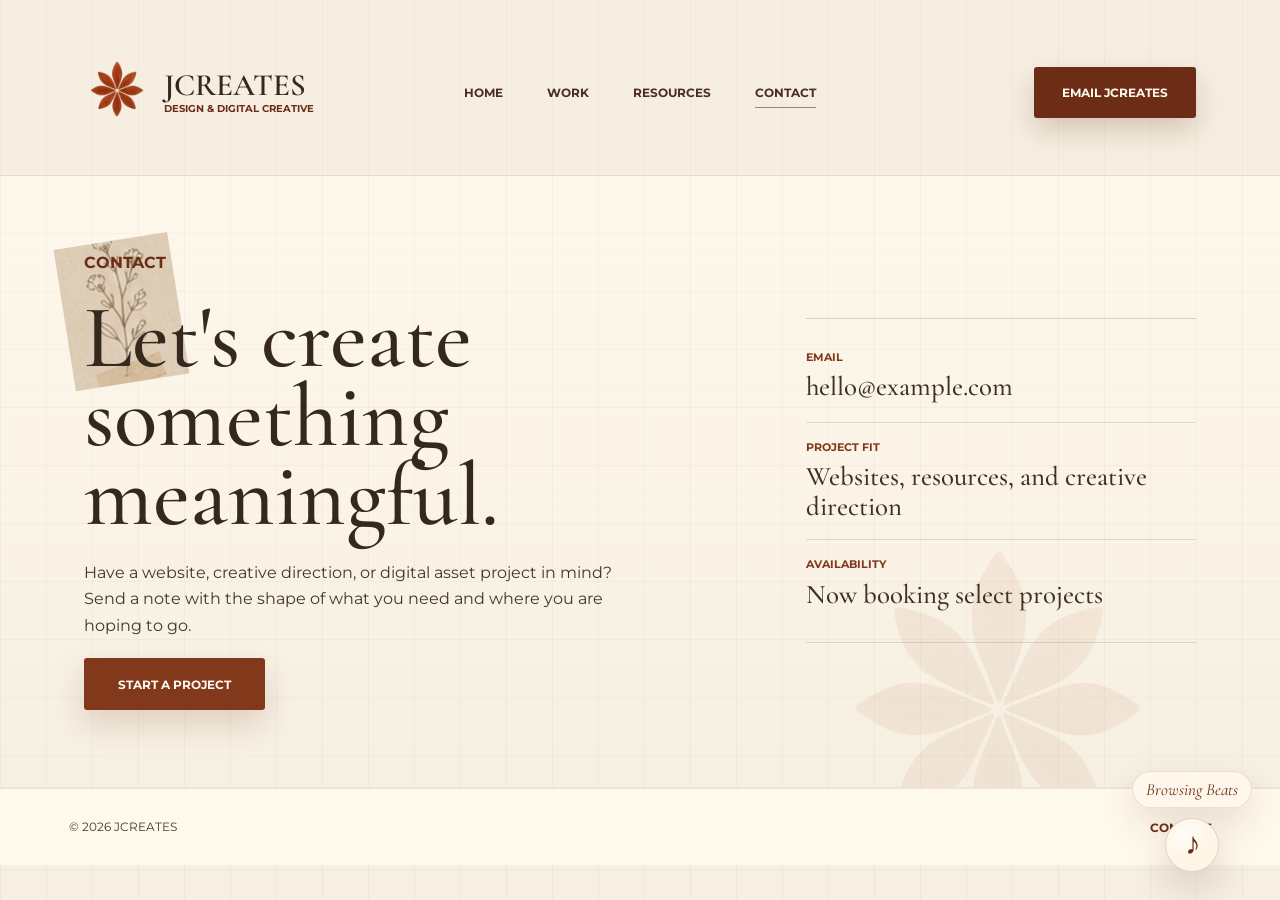
==== contact.html @ 86a2f90c "Add contact page" ====
<!doctype html>
<html lang="en">
  <head>
    <meta charset="utf-8">
    <meta name="viewport" content="width=device-width, initial-scale=1">
    <title>Contact | JCREATES</title>
    <meta
      name="description"
      content="Contact JCREATES for thoughtful website, design, and digital creative projects."
    >
    <link rel="preconnect" href="https://fonts.googleapis.com">
    <link rel="preconnect" href="https://fonts.gstatic.com" crossorigin>
    <link
      href="https://fonts.googleapis.com/css2?family=Cormorant+Garamond:wght@400;500;600&family=Montserrat:wght@500;600;700&family=Parisienne&display=swap"
      rel="stylesheet"
    >
    <link rel="icon" type="image/png" sizes="256x256" href="assets/favicon.png?v=20260808-compact">
    <link rel="stylesheet" href="styles.css?v=20260809-contact-v1">
    <script src="script.js?v=20260611-work-page-v4" defer></script>
  </head>
  <body class="contact-page">
    <header class="site-header" aria-label="Primary navigation">
      <a class="brand" href="/" aria-label="JCREATES home">
        <img
          class="brand-mark"
          src="assets/elodie-flower-logo.png"
          width="640"
          height="640"
          decoding="async"
          alt=""
        >
        <span class="brand-copy">
          <span class="brand-name">JCREATES</span>
          <span class="brand-role">Design &amp; Digital Creative</span>
        </span>
      </a>

      <nav class="main-nav" aria-label="Main navigation">
        <a href="/">Home</a>
        <a href="/work">Work</a>
        <a href="/resources">Resources</a>
        <a class="is-active" href="/contact" aria-current="page">Contact</a>
      </nav>

      <a class="header-cta" href="mailto:hello@example.com?subject=Project%20inquiry%20for%20JCREATES">Email JCREATES</a>
    </header>

    <main>
      <section class="contact-hero" aria-labelledby="contact-title">
        <img class="contact-botanical" src="assets/botanical-tape.png" alt="">
        <div class="contact-hero-copy">
          <p class="eyebrow">Contact</p>
          <h1 id="contact-title">Let's create something meaningful.</h1>
          <p>
            Have a website, creative direction, or digital asset project in mind?
            Send a note with the shape of what you need and where you are hoping to go.
          </p>
          <div class="contact-actions">
            <a
              class="button button-primary button-typewriter"
              href="mailto:hello@example.com?subject=Project%20inquiry%20for%20JCREATES"
              data-write-text="Start a project"
            >
              <span class="button-label">Start a project</span>
              <span class="button-hover-text" aria-hidden="true">Start a project</span>
            </a>
          </div>
        </div>

        <div class="contact-details" aria-label="Contact details">
          <div class="contact-detail">
            <span>Email</span>
            <a href="mailto:hello@example.com">hello@example.com</a>
          </div>
          <div class="contact-detail">
            <span>Project Fit</span>
            <p>Websites, resources, and creative direction</p>
          </div>
          <div class="contact-detail">
            <span>Availability</span>
            <p>Now booking select projects</p>
          </div>
        </div>
      </section>
    </main>

    <footer class="site-footer">
      <p>&copy; 2026 JCREATES</p>
      <nav class="footer-links" aria-label="Footer navigation">
        <a href="/contact">Contact</a>
      </nav>
    </footer>

    <div class="music-widget" data-music-widget>
      <span class="music-label" id="music-label">Browsing Beats</span>
      <div class="music-control-row">
        <button
          class="music-volume music-volume-down"
          type="button"
          aria-label="Lower browsing beats volume"
          data-volume-action="down"
        >
          <span aria-hidden="true">&minus;</span>
        </button>
        <button
          class="music-toggle"
          type="button"
          aria-label="Play browsing beats"
          aria-describedby="music-label"
          aria-pressed="false"
          data-music-toggle
        >
          <span class="music-note" aria-hidden="true">&#9834;</span>
        </button>
        <button
          class="music-volume music-volume-up"
          type="button"
          aria-label="Raise browsing beats volume"
          data-volume-action="up"
        >
          <span aria-hidden="true">+</span>
        </button>
      </div>
      <audio data-music-player preload="none"></audio>
    </div>
  </body>
</html>
---- styles.css ----
:root {
  --paper: #f6efe2;
  --paper-deep: #ebddc8;
  --linen: #fff8ec;
  --ink: #35281f;
  --muted: #786552;
  --clay: #82391b;
  --clay-dark: #6d2c16;
  --olive: #59614a;
  --line: rgba(92, 63, 37, 0.2);
  --shadow: 0 24px 60px rgba(72, 43, 22, 0.15);
  --serif: "Cormorant Garamond", Georgia, "Times New Roman", serif;
  --sans: "Montserrat", Arial, sans-serif;
  --hand: "Parisienne", "Segoe Script", "Snell Roundhand", cursive;
}

* {
  box-sizing: border-box;
}

html {
  scroll-behavior: smooth;
}

body {
  margin: 0;
  color: var(--ink);
  background:
    linear-gradient(90deg, rgba(89, 97, 74, 0.06) 1px, transparent 1px),
    linear-gradient(0deg, rgba(109, 44, 22, 0.04) 1px, transparent 1px),
    var(--paper);
  background-size: 46px 46px, 58px 58px, auto;
  font-family: var(--sans);
  font-size: 16px;
  line-height: 1.7;
}

img {
  display: block;
  max-width: 100%;
}

a {
  color: inherit;
  text-decoration: none;
}

.site-header {
  position: absolute;
  inset: 0 0 auto;
  z-index: 4;
  display: grid;
  grid-template-columns: minmax(190px, 1fr) auto minmax(190px, 1fr);
  align-items: center;
  gap: 28px;
  width: 100%;
  padding: 40px 6.6vw 0;
}

.brand {
  display: inline-flex;
  align-items: center;
  flex-direction: row;
  width: fit-content;
  gap: clamp(11px, 1.2vw, 14px);
}

.brand-mark {
  width: clamp(60px, 5.3vw, 66px);
  height: clamp(60px, 5.3vw, 66px);
  flex: 0 0 auto;
  object-fit: contain;
  transform: translateY(-4px);
}

.brand-copy {
  display: inline-flex;
  flex-direction: column;
  gap: 2px;
}

.brand-name {
  font-family: var(--serif);
  font-size: 31px;
  font-weight: 600;
  line-height: 1;
  text-transform: uppercase;
}

.brand-role,
.eyebrow,
.main-nav,
.header-cta,
.button,
.section-link,
.project-link,
.footer-links {
  font-family: var(--sans);
  font-size: 12px;
  font-weight: 700;
  line-height: 1.25;
  text-transform: uppercase;
}

.brand-role {
  font-size: 10px;
  color: var(--clay-dark);
}

.main-nav {
  display: flex;
  align-items: center;
  justify-content: center;
  gap: 44px;
  color: #4a2f21;
}

.main-nav a {
  position: relative;
  padding: 8px 0;
}

.main-nav a::after {
  position: absolute;
  right: 0;
  bottom: 0;
  left: 0;
  height: 1px;
  background: currentColor;
  content: "";
  opacity: 0;
  transform: scaleX(0.25);
  transform-origin: center;
  transition: opacity 180ms ease, transform 180ms ease;
}

.main-nav a:hover::after,
.main-nav a:focus-visible::after,
.main-nav .is-active::after {
  opacity: 0.55;
  transform: scaleX(1);
}

.main-nav a:focus-visible,
.header-cta:focus-visible,
.button:focus-visible,
.section-link:focus-visible,
.project-link:focus-visible,
.galaxy-work-link:focus-visible,
.work-filter:focus-visible,
.work-card-media:focus-visible,
.reel-arrow:focus-visible {
  outline: 2px solid rgba(130, 57, 27, 0.38);
  outline-offset: 4px;
}

.header-cta {
  justify-self: end;
  padding: 18px 28px;
  border-radius: 3px;
  color: #fff9ed;
  background: var(--clay-dark);
  box-shadow: 0 12px 28px rgba(109, 44, 22, 0.22);
}

.hero {
  position: relative;
  display: grid;
  grid-template-columns: minmax(470px, 0.98fr) minmax(420px, 1.02fr);
  min-height: 710px;
  overflow: hidden;
  background: var(--paper);
}

.hero::before {
  position: absolute;
  inset: 0 auto 0 0;
  z-index: 2;
  width: 68%;
  background: linear-gradient(90deg, var(--paper) 0%, rgba(246, 239, 226, 0.96) 54%, rgba(246, 239, 226, 0.5) 84%, transparent 100%);
  content: "";
  pointer-events: none;
}

.hero-copy {
  position: relative;
  z-index: 3;
  align-self: center;
  padding: 122px 0 88px 6.6vw;
  max-width: 760px;
}

.hero .eyebrow {
  display: flex;
  flex-wrap: wrap;
  gap: 12px;
  align-items: center;
  margin: 0 0 26px;
  color: var(--clay);
}

.eyebrow span {
  width: 4px;
  height: 4px;
  border-radius: 999px;
  background: currentColor;
}

h1,
h2,
h3,
p {
  margin-top: 0;
}

h1 {
  max-width: 640px;
  margin-bottom: 0;
  font-family: var(--serif);
  font-size: 92px;
  font-weight: 600;
  line-height: 0.91;
}

.hero-script {
  margin: 14px 0 26px;
  color: var(--clay);
  font-family: var(--serif);
  font-size: 55px;
  font-style: italic;
  line-height: 1;
}

.small-rule {
  width: 82px;
  height: 10px;
  margin: 0 0 30px;
  border-top: 1px solid var(--clay);
  border-bottom: 1px solid rgba(130, 57, 27, 0.35);
}

.hero-text {
  max-width: 525px;
  margin-bottom: 42px;
  color: #423327;
  font-size: 19px;
  line-height: 1.65;
}

.hero-actions {
  display: flex;
  flex-wrap: wrap;
  align-items: center;
  gap: 30px;
}

.hero-actions .button-primary {
  min-height: 64px;
  padding: 0 38px;
}

.hero-actions .button-text {
  min-height: 48px;
  font-size: 13px;
}

.button {
  display: inline-flex;
  align-items: center;
  justify-content: center;
  min-height: 52px;
  border-radius: 3px;
}

.button-typewriter {
  position: relative;
  overflow: hidden;
  isolation: isolate;
}

.button-label {
  display: inline-block;
  transition: opacity 120ms ease, transform 160ms ease;
}

.button-hover-text {
  position: absolute;
  top: 50%;
  left: 50%;
  display: inline-flex;
  align-items: center;
  justify-content: center;
  width: max-content;
  color: currentColor;
  font-family: var(--hand);
  font-size: 25px;
  font-weight: 400;
  letter-spacing: 0;
  line-height: 1;
  opacity: 0;
  pointer-events: none;
  text-transform: none;
  white-space: nowrap;
  clip-path: inset(0 100% 0 0);
  transform: translate(-50%, -49%);
  transition: opacity 100ms ease;
}

.button-typewriter:hover .button-label,
.button-typewriter:focus-visible .button-label {
  opacity: 0;
  transform: translateY(-4px);
}

.button-typewriter:hover .button-hover-text,
.button-typewriter:focus-visible .button-hover-text {
  opacity: 1;
  animation: script-typewriter var(--write-duration, 620ms) steps(var(--letter-count, 12), end) both;
}

.button-primary {
  padding: 0 28px;
  color: #fff8eb;
  background: var(--clay);
  box-shadow: 0 14px 30px rgba(130, 57, 27, 0.18);
}

.button-text {
  gap: 8px;
  color: var(--clay);
}

.link-cue {
  position: relative;
  display: inline-block;
  flex: 0 0 auto;
  width: 18px;
  height: 1px;
  margin-left: 2px;
  background: currentColor;
  opacity: 0.62;
  transform: translateY(-1px);
  transition: width 180ms ease, opacity 180ms ease, transform 180ms ease;
}

.link-cue::after {
  position: absolute;
  top: -3px;
  right: 0;
  width: 6px;
  height: 6px;
  border-top: 1px solid currentColor;
  border-right: 1px solid currentColor;
  content: "";
  transform: rotate(45deg);
}

a:hover .link-cue,
a:focus-visible .link-cue {
  width: 23px;
  opacity: 0.9;
  transform: translate(2px, -1px);
}

.hero-media {
  position: relative;
  min-height: 710px;
}

.hero-media img {
  width: 100%;
  height: 100%;
  object-fit: cover;
  filter: sepia(0.08) saturate(0.9);
}

.featured-work {
  padding: 48px 5.4vw 78px;
  background: rgba(255, 250, 241, 0.72);
  border-top: 1px solid rgba(92, 63, 37, 0.09);
}

.experience-section {
  position: relative;
  padding: 72px 5.4vw 44px;
  overflow: hidden;
  background:
    linear-gradient(90deg, rgba(89, 97, 74, 0.045) 1px, transparent 1px),
    linear-gradient(0deg, rgba(109, 44, 22, 0.032) 1px, transparent 1px),
    rgba(255, 250, 241, 0.84);
  background-size: 46px 46px, 58px 58px, auto;
  border-top: 1px solid rgba(92, 63, 37, 0.09);
}

.experience-inner {
  max-width: 1140px;
  margin: 0 auto;
}

.experience-layout {
  display: grid;
  grid-template-columns: 1fr;
  gap: 28px;
  max-width: 860px;
  margin: 0 auto;
}

.experience-heading {
  padding-top: 0;
}

.experience-heading h2 {
  max-width: 820px;
  margin: 0 auto;
  font-size: 76px;
  font-weight: 600;
  line-height: 0.94;
  text-align: center;
}

.experience-copy {
  padding-top: 0;
}

.experience-copy > p {
  max-width: 760px;
  margin: 0 auto;
  color: #46382d;
  font-size: 19px;
  line-height: 1.8;
  text-align: center;
}

.experience-ledger {
  display: grid;
  grid-template-columns: repeat(3, minmax(0, 1fr));
  max-width: 760px;
  margin: 30px auto 0;
  border-top: 1px solid rgba(89, 97, 74, 0.22);
  border-bottom: 1px solid rgba(89, 97, 74, 0.22);
}

.experience-ledger div {
  min-width: 0;
  padding: 18px 18px 17px 0;
}

.experience-ledger div + div {
  padding-left: 18px;
  border-left: 1px solid rgba(89, 97, 74, 0.18);
}

.experience-ledger dt {
  margin: 0 0 8px;
  color: var(--clay-dark);
  font-family: var(--sans);
  font-size: 11px;
  font-weight: 700;
  line-height: 1.25;
  text-transform: uppercase;
}

.experience-ledger dd {
  margin: 0;
  color: var(--ink);
  font-family: var(--serif);
  font-size: 24px;
  font-weight: 500;
  line-height: 1.1;
}

.galaxy-work-link {
  display: flex;
  align-items: center;
  justify-content: center;
  gap: 22px;
  width: fit-content;
  max-width: 100%;
  margin: 58px auto 0;
  color: var(--clay);
  font-family: var(--serif);
  font-size: 82px;
  font-weight: 600;
  line-height: 0.95;
  text-align: center;
}

.galaxy-mask {
  display: inline;
  color: var(--clay);
  background-image: url("assets/rust-milky-way.svg");
  background-position: 42% 50%;
  background-size: 118% auto;
  transition: background-position 420ms ease, filter 420ms ease;
}

@supports ((-webkit-background-clip: text) or (background-clip: text)) {
  .galaxy-mask {
    color: transparent;
    -webkit-background-clip: text;
    background-clip: text;
  }
}

.galaxy-arrow {
  position: relative;
  flex: 0 0 auto;
  width: 72px;
  height: 1px;
  margin-top: 16px;
  background: rgba(130, 57, 27, 0.56);
}

.galaxy-arrow::after {
  position: absolute;
  top: -4px;
  right: 0;
  width: 9px;
  height: 9px;
  border-top: 1px solid rgba(130, 57, 27, 0.72);
  border-right: 1px solid rgba(130, 57, 27, 0.72);
  content: "";
  transform: rotate(45deg);
}

.section-heading {
  display: flex;
  align-items: end;
  justify-content: space-between;
  gap: 32px;
  max-width: 1140px;
  margin: 0 auto 30px;
}

.section-heading .eyebrow {
  margin-bottom: 10px;
  color: var(--clay);
}

h2 {
  margin-bottom: 0;
  font-family: var(--serif);
  font-size: 42px;
  font-weight: 500;
  line-height: 1.05;
}

.section-link {
  display: inline-flex;
  align-items: center;
  gap: 9px;
  color: var(--clay);
  white-space: nowrap;
}

.coming-soon-tag {
  position: relative;
  display: inline-flex;
  align-items: center;
  justify-content: center;
  min-height: 54px;
  padding: 0 22px;
  border: 2px solid rgba(130, 57, 27, 0.58);
  border-radius: 4px;
  color: var(--clay-dark);
  background:
    linear-gradient(180deg, rgba(255, 248, 236, 0.96), rgba(246, 239, 226, 0.82)),
    var(--paper);
  box-shadow: 0 16px 30px rgba(72, 43, 22, 0.08);
  font-family: var(--sans);
  font-size: 11px;
  font-weight: 700;
  letter-spacing: 0.12em;
  line-height: 1;
  text-transform: uppercase;
  white-space: nowrap;
}

.coming-soon-tag::before {
  position: absolute;
  inset: 6px;
  border: 1px solid rgba(130, 57, 27, 0.26);
  content: "";
  pointer-events: none;
}

.project-grid {
  display: grid;
  grid-template-columns: repeat(4, minmax(0, 1fr));
  gap: 30px;
  max-width: 1140px;
  margin: 0 auto;
}

.project-card {
  min-width: 0;
}

.project-card img {
  width: 100%;
  aspect-ratio: 1 / 1.06;
  object-fit: cover;
  border-radius: 4px;
  box-shadow: 0 16px 36px rgba(69, 42, 21, 0.12);
  transition: transform 220ms ease, box-shadow 220ms ease;
}

.project-card a:hover img {
  transform: translateY(-4px);
  box-shadow: var(--shadow);
}

h3 {
  margin: 22px 0 1px;
  font-family: var(--serif);
  font-size: 25px;
  font-weight: 500;
  line-height: 1.1;
}

.project-type {
  margin-bottom: 12px;
  color: var(--clay-dark);
  font-family: var(--serif);
  font-size: 16px;
  font-style: italic;
  line-height: 1.2;
}

.project-card p:not(.project-type) {
  min-height: 76px;
  margin-bottom: 20px;
  color: #46382d;
  font-size: 14px;
  line-height: 1.7;
}

.project-link {
  position: relative;
  display: inline-flex;
  padding-bottom: 4px;
  color: var(--clay);
}

.project-link::after {
  position: absolute;
  right: 0;
  bottom: 0;
  left: 0;
  height: 1px;
  background: currentColor;
  content: "";
  opacity: 0.34;
  transform: scaleX(0.42);
  transform-origin: left;
  transition: opacity 180ms ease, transform 180ms ease;
}

.project-link:hover::after,
.project-link:focus-visible::after {
  opacity: 0.82;
  transform: scaleX(1);
}

.course-section {
  position: relative;
  padding: 64px 5.4vw 74px;
  overflow: hidden;
  background:
    linear-gradient(90deg, rgba(89, 97, 74, 0.05) 1px, transparent 1px),
    linear-gradient(0deg, rgba(109, 44, 22, 0.035) 1px, transparent 1px),
    var(--linen);
  background-size: 44px 44px, 56px 56px, auto;
  border-top: 1px solid rgba(92, 63, 37, 0.1);
}

.course-section::before {
  position: absolute;
  right: max(24px, 8vw);
  bottom: -74px;
  width: 260px;
  height: 260px;
  background: url("assets/elodie-flower-logo.png") center / contain no-repeat;
  content: "";
  opacity: 0.07;
  pointer-events: none;
}

.course-botanical {
  position: absolute;
  top: 56px;
  right: 7vw;
  width: 88px;
  opacity: 0.56;
  transform: rotate(-5deg);
}

.course-heading {
  position: relative;
  z-index: 1;
  padding-top: 12px;
}

.course-heading h2 {
  max-width: 620px;
}

.course-heading-aside {
  display: flex;
  flex-direction: column;
  align-items: flex-end;
  gap: 14px;
  padding-top: 10px;
}

.coming-soon-tag--course {
  align-self: flex-start;
  min-width: 226px;
  min-height: 62px;
  margin-top: 12px;
  padding: 0 30px;
  font-size: 12px;
  letter-spacing: 0.14em;
  transform: rotate(-1.5deg);
}

.course-layout {
  position: relative;
  z-index: 1;
  display: grid;
  grid-template-columns: minmax(0, 0.94fr) minmax(360px, 1.06fr);
  align-items: start;
  gap: 38px;
  max-width: 1140px;
  margin: 0 auto;
}

.course-feature {
  position: relative;
  min-width: 0;
  padding: 36px;
  overflow: hidden;
  background:
    linear-gradient(180deg, rgba(255, 248, 236, 0.92), rgba(246, 239, 226, 0.78)),
    var(--paper);
  border: 1px solid rgba(92, 63, 37, 0.16);
  border-radius: 4px;
  box-shadow: 0 18px 42px rgba(72, 43, 22, 0.1);
}

.course-feature::before {
  position: absolute;
  inset: 18px;
  border: 1px solid rgba(89, 97, 74, 0.16);
  content: "";
  pointer-events: none;
}

.course-feature > * {
  position: relative;
  z-index: 1;
}

.course-stamp {
  display: inline-flex;
  margin-bottom: 22px;
  padding: 8px 11px;
  border: 3px double rgba(130, 57, 27, 0.42);
  color: var(--clay-dark);
  font-family: var(--sans);
  font-size: 10px;
  font-weight: 700;
  letter-spacing: 0.08em;
  line-height: 1;
  text-transform: uppercase;
  transform: rotate(-2deg);
}

.course-feature h3 {
  margin: 0 0 12px;
  font-size: 36px;
}

.course-subtitle {
  margin-bottom: 22px;
  color: #443529;
  font-family: var(--serif);
  font-size: 21px;
  font-style: italic;
  line-height: 1.35;
}

.course-feature p:not(.course-stamp):not(.course-subtitle) {
  margin-bottom: 0;
  color: #46382d;
  font-size: 15px;
}

.course-rule {
  margin-bottom: 24px;
}

.course-details {
  display: grid;
  grid-template-columns: repeat(3, minmax(0, 1fr));
  margin: 28px 0 30px;
  border-top: 1px solid rgba(89, 97, 74, 0.28);
  border-bottom: 1px solid rgba(89, 97, 74, 0.22);
}

.course-details div {
  min-width: 0;
  padding: 16px 15px 16px 0;
}

.course-details div + div {
  padding-left: 15px;
  border-left: 1px solid rgba(89, 97, 74, 0.22);
}

.course-details dt {
  margin-bottom: 4px;
  color: var(--clay);
  font-family: var(--sans);
  font-size: 10px;
  font-weight: 700;
  line-height: 1.25;
  text-transform: uppercase;
}

.course-details dd {
  margin: 0;
  color: #46382d;
  font-family: var(--serif);
  font-size: 19px;
  font-style: normal;
  line-height: 1.24;
}

.course-actions {
  display: flex;
  flex-wrap: wrap;
  align-items: center;
  gap: 22px;
}

.course-modules {
  display: grid;
  gap: 14px;
  min-width: 0;
  margin: 0;
  padding: 0;
  list-style: none;
}

.course-module {
  display: grid;
  grid-template-columns: 52px minmax(0, 1fr);
  gap: 18px;
  align-items: start;
  min-width: 0;
  padding: 20px 22px;
  background:
    repeating-linear-gradient(
      180deg,
      rgba(89, 97, 74, 0.045) 0,
      rgba(89, 97, 74, 0.045) 1px,
      transparent 1px,
      transparent 31px
    ),
    rgba(255, 248, 236, 0.76);
  border: 1px solid rgba(92, 63, 37, 0.13);
  border-radius: 4px;
  box-shadow: 0 12px 28px rgba(72, 43, 22, 0.07);
}

.module-number {
  display: inline-flex;
  align-items: center;
  justify-content: center;
  width: 42px;
  height: 42px;
  border-top: 1px solid rgba(89, 97, 74, 0.42);
  border-bottom: 1px solid rgba(130, 57, 27, 0.34);
  color: var(--olive);
  font-family: var(--serif);
  font-size: 20px;
  font-style: italic;
  line-height: 1;
}

.course-module h3 {
  margin: 0 0 7px;
  font-size: 22px;
}

.course-module p {
  margin: 0;
  color: #46382d;
  font-size: 14px;
  line-height: 1.65;
}

.resources-page .site-header,
.work-page .site-header,
.contact-page .site-header {
  position: relative;
  inset: auto;
  min-height: 206px;
  padding: 40px 6.6vw 30px;
  background:
    linear-gradient(90deg, rgba(89, 97, 74, 0.04) 1px, transparent 1px),
    rgba(246, 239, 226, 0.98);
  background-size: 46px 46px, auto;
  border-bottom: 1px solid rgba(92, 63, 37, 0.1);
}

.resources-hero {
  position: relative;
  display: grid;
  place-items: center;
  height: clamp(300px, 21vw, 340px);
  min-height: 0;
  padding: 42px 6.6vw 46px;
  overflow: hidden;
  background: var(--paper);
  border-bottom: 1px solid rgba(92, 63, 37, 0.1);
}

.resources-hero::before {
  position: absolute;
  inset: 0;
  z-index: 1;
  background:
    radial-gradient(ellipse at 50% 46%, rgba(255, 248, 236, 0.84) 0%, rgba(255, 248, 236, 0.58) 34%, rgba(255, 248, 236, 0.18) 58%, rgba(53, 40, 31, 0.2) 100%),
    linear-gradient(180deg, rgba(246, 239, 226, 0.3), rgba(130, 57, 27, 0.1));
  content: "";
  pointer-events: none;
}

.resources-hero::after {
  position: absolute;
  right: clamp(26px, 7vw, 92px);
  bottom: clamp(28px, 5vw, 64px);
  z-index: 2;
  width: 118px;
  height: 92px;
  border-top: 1px solid rgba(255, 248, 236, 0.6);
  border-bottom: 1px solid rgba(255, 248, 236, 0.42);
  content: "";
  opacity: 0.68;
  pointer-events: none;
  transform: rotate(-6deg);
}

.resources-hero-media {
  position: absolute;
  inset: 0;
}

.resources-hero-media img {
  width: 100%;
  height: 100%;
  object-fit: cover;
  object-position: 50% 58%;
  filter: sepia(0.04) saturate(0.94) contrast(1.04) brightness(1.02);
}

.resources-hero-copy {
  position: relative;
  z-index: 2;
  display: grid;
  justify-items: center;
  max-width: 560px;
  text-align: center;
  text-shadow: 0 2px 18px rgba(255, 248, 236, 0.56);
  transform: translateY(-3px);
}

.resources-hero-copy .eyebrow {
  margin-bottom: 18px;
  color: var(--clay-dark);
}

.resources-hero-title {
  max-width: none;
  margin: 0;
  color: var(--ink);
  font-family: var(--serif);
  font-size: clamp(64px, 7vw, 106px);
  font-weight: 500;
  line-height: 0.88;
  text-align: center;
}

.resources-hero-copy p:not(.eyebrow) {
  max-width: 420px;
  margin: 18px 0 0;
  color: #3f3026;
  font-size: 15px;
  line-height: 1.65;
}

.resource-tabs {
  display: flex;
  flex-wrap: wrap;
  justify-content: center;
  gap: 14px;
  padding: 34px 24px 0;
  background: var(--paper);
}

.resource-tab {
  display: inline-flex;
  align-items: center;
  justify-content: center;
  min-height: 54px;
  padding: 0 30px;
  border: 1px solid rgba(130, 57, 27, 0.28);
  border-radius: 999px;
  color: var(--clay-dark);
  background: rgba(255, 248, 236, 0.76);
  box-shadow: 0 12px 28px rgba(72, 43, 22, 0.08);
  font-family: var(--sans);
  font-size: 14px;
  font-weight: 700;
  line-height: 1;
  text-transform: uppercase;
  transition: transform 180ms ease, background 180ms ease, box-shadow 180ms ease, border-color 180ms ease;
}

.resource-tab:hover,
.resource-tab:focus-visible,
.resource-tab.is-active {
  border-color: rgba(130, 57, 27, 0.44);
  background: var(--clay);
  color: #fff8eb;
  box-shadow: 0 16px 34px rgba(130, 57, 27, 0.18);
}

.resource-tab:hover,
.resource-tab:focus-visible {
  transform: translateY(-2px);
}

.resource-tab:focus-visible,
.resource-cover:focus-visible {
  outline: 2px solid rgba(130, 57, 27, 0.55);
  outline-offset: 4px;
}

.resource-library {
  position: relative;
  padding: 28px 5.4vw 92px;
  overflow: hidden;
  background:
    linear-gradient(90deg, rgba(89, 97, 74, 0.05) 1px, transparent 1px),
    linear-gradient(0deg, rgba(109, 44, 22, 0.035) 1px, transparent 1px),
    var(--paper);
  background-size: 46px 46px, 58px 58px, auto;
}

.resource-library::before {
  position: absolute;
  left: max(24px, 8vw);
  bottom: -96px;
  width: 300px;
  height: 300px;
  background: url("assets/elodie-flower-logo.png") center / contain no-repeat;
  content: "";
  opacity: 0.055;
  pointer-events: none;
}

.resource-grid {
  position: relative;
  z-index: 1;
  display: grid;
  justify-items: center;
  max-width: 1140px;
  margin: 0 auto;
}

.resource-card {
  display: grid;
  grid-template-columns: minmax(260px, 0.92fr) minmax(280px, 1fr);
  gap: 0;
  width: min(100%, 850px);
  min-width: 0;
  overflow: hidden;
  background:
    linear-gradient(180deg, rgba(255, 248, 236, 0.94), rgba(246, 239, 226, 0.82)),
    var(--linen);
  border: 1px solid rgba(92, 63, 37, 0.16);
  border-radius: 4px;
  box-shadow: 0 22px 52px rgba(72, 43, 22, 0.12);
  transition: transform 220ms ease, box-shadow 220ms ease;
}

.resource-card:hover,
.resource-card:focus-within {
  box-shadow: var(--shadow);
  transform: translateY(-4px);
}

.resource-cover {
  position: relative;
  display: grid;
  min-height: 390px;
  overflow: hidden;
  color: #fff8eb;
  isolation: isolate;
}

.resource-cover img {
  position: absolute;
  inset: 0;
  z-index: 0;
  width: 100%;
  height: 100%;
  object-fit: cover;
  filter: sepia(0.12) saturate(0.92);
  transition: transform 260ms ease, filter 260ms ease;
}

.resource-cover-overlay {
  position: absolute;
  inset: 0;
  z-index: 1;
  background:
    linear-gradient(180deg, rgba(35, 28, 22, 0.18), rgba(35, 28, 22, 0.42)),
    rgba(35, 28, 22, 0.22);
  transition: background 220ms ease;
}

.coming-soon-tag--resource {
  position: absolute;
  top: 20px;
  right: 20px;
  z-index: 3;
  min-height: 42px;
  padding: 0 18px;
  border-color: rgba(255, 248, 236, 0.24);
  color: #5a3a2a;
  background:
    linear-gradient(180deg, rgba(255, 248, 236, 0.98), rgba(244, 233, 216, 0.9)),
    var(--paper);
  box-shadow: 0 14px 26px rgba(30, 22, 16, 0.18);
  transform: rotate(-2.4deg);
}

.coming-soon-tag--resource::before {
  border-color: rgba(130, 57, 27, 0.16);
}

.resource-cover-copy {
  position: relative;
  z-index: 2;
  display: grid;
  place-items: center;
  align-self: stretch;
  justify-self: stretch;
  gap: 12px;
  padding: 34px;
  text-align: center;
  text-shadow: 0 2px 16px rgba(30, 22, 16, 0.42);
}

.resource-cover-label {
  font-family: var(--sans);
  font-size: 11px;
  font-weight: 700;
  line-height: 1;
  text-transform: uppercase;
}

.resource-cover-title {
  max-width: 260px;
  font-family: var(--serif);
  font-size: 43px;
  font-weight: 500;
  line-height: 0.96;
}

.resource-cover:hover,
.resource-cover:focus-visible {
  box-shadow: var(--shadow);
}

.resource-cover:hover img,
.resource-cover:focus-visible img {
  filter: sepia(0.1) saturate(0.86);
  transform: scale(1.045);
}

.resource-cover:hover .resource-cover-overlay,
.resource-cover:focus-visible .resource-cover-overlay {
  background:
    linear-gradient(180deg, rgba(35, 28, 22, 0.3), rgba(35, 28, 22, 0.62)),
    rgba(35, 28, 22, 0.34);
}

.resource-card-copy {
  min-width: 0;
  padding: 36px;
}

.resource-note {
  display: inline-flex;
  margin-bottom: 22px;
  padding: 8px 11px;
  border: 3px double rgba(130, 57, 27, 0.42);
  color: var(--clay-dark);
  font-family: var(--sans);
  font-size: 10px;
  font-weight: 700;
  letter-spacing: 0.08em;
  line-height: 1;
  text-transform: uppercase;
  transform: rotate(-2deg);
}

.resource-card-copy h3 {
  margin: 0 0 14px;
  font-size: 34px;
}

.resource-card-copy > p:not(.resource-note) {
  margin-bottom: 24px;
  color: #46382d;
  font-size: 15px;
}

.resource-meta {
  display: grid;
  gap: 0;
  margin: 0 0 26px;
  border-top: 1px solid rgba(89, 97, 74, 0.24);
  border-bottom: 1px solid rgba(89, 97, 74, 0.2);
}

.resource-meta div {
  padding: 13px 0;
}

.resource-meta div + div {
  border-top: 1px solid rgba(89, 97, 74, 0.18);
}

.resource-meta dt {
  margin-bottom: 4px;
  color: var(--clay);
  font-family: var(--sans);
  font-size: 10px;
  font-weight: 700;
  line-height: 1.25;
  text-transform: uppercase;
}

.resource-meta dd {
  margin: 0;
  color: #46382d;
  font-family: var(--serif);
  font-size: 19px;
  line-height: 1.24;
}

.work-hero {
  position: relative;
  padding: clamp(72px, 7.5vw, 116px) 5.4vw clamp(58px, 6vw, 86px);
  overflow: hidden;
  background:
    linear-gradient(90deg, rgba(89, 97, 74, 0.045) 1px, transparent 1px),
    linear-gradient(0deg, rgba(109, 44, 22, 0.035) 1px, transparent 1px),
    linear-gradient(180deg, rgba(255, 248, 236, 0.92), rgba(246, 239, 226, 0.78)),
    var(--paper);
  background-size: 46px 46px, 58px 58px, auto, auto;
}

.work-page .site-header {
  min-height: 150px;
}

.contact-page .site-header {
  min-height: 176px;
}

.work-hero-inner {
  position: relative;
  z-index: 2;
  max-width: 1220px;
  margin: 0 auto;
  text-align: center;
}

.work-hero h1 {
  max-width: 980px;
  margin: 0 auto;
  font-size: clamp(76px, 9vw, 132px);
  font-weight: 500;
  line-height: 0.88;
}

.work-hero p {
  max-width: 800px;
  margin: 34px auto 0;
  color: #443529;
  font-size: clamp(17px, 1.45vw, 22px);
  line-height: 1.62;
}

.work-filters {
  position: relative;
  display: flex;
  flex-wrap: wrap;
  justify-content: center;
  gap: 16px;
  max-width: 1060px;
  margin: 58px auto 0;
}

.work-filter-input,
.reel-state {
  position: absolute;
  width: 1px;
  height: 1px;
  margin: -1px;
  padding: 0;
  border: 0;
  overflow: hidden;
  clip: rect(0 0 0 0);
  clip-path: inset(50%);
  opacity: 0;
  white-space: nowrap;
}

.work-filter {
  display: inline-flex;
  align-items: center;
  justify-content: center;
  min-height: 58px;
  min-width: 160px;
  padding: 0 30px;
  border: 1px solid rgba(92, 63, 37, 0.18);
  border-radius: 6px;
  color: #4a3024;
  background: rgba(255, 248, 236, 0.68);
  box-shadow: 0 12px 28px rgba(72, 43, 22, 0.055);
  cursor: pointer;
  font-family: var(--sans);
  font-size: 15px;
  font-weight: 700;
  line-height: 1;
  text-transform: uppercase;
  transition: transform 180ms ease, background 180ms ease, border-color 180ms ease, box-shadow 180ms ease, color 180ms ease;
}

.work-filter:hover {
  border-color: rgba(130, 57, 27, 0.36);
  transform: translateY(-2px);
}

.work-filter-input:checked + .work-filter {
  border-color: rgba(130, 57, 27, 0.5);
  color: #fff8ec;
  background: var(--clay);
  box-shadow: 0 16px 34px rgba(130, 57, 27, 0.16);
  transform: translateY(-2px);
}

.work-filter-input:focus-visible + .work-filter {
  outline: 2px solid rgba(130, 57, 27, 0.38);
  outline-offset: 4px;
}

.work-archive-section {
  position: relative;
  padding: 8px 4.6vw 110px;
  overflow: hidden;
  background:
    linear-gradient(90deg, rgba(89, 97, 74, 0.045) 1px, transparent 1px),
    linear-gradient(0deg, rgba(109, 44, 22, 0.035) 1px, transparent 1px),
    rgba(255, 250, 241, 0.78);
  background-size: 46px 46px, 58px 58px, auto;
}

.work-archive-section::after {
  position: absolute;
  left: max(22px, 5vw);
  bottom: 40px;
  width: 178px;
  height: 178px;
  border: 1px solid rgba(89, 97, 74, 0.26);
  border-radius: 999px;
  background: url("assets/elodie-flower-logo.png") center / 64px 64px no-repeat;
  content: "";
  opacity: 0.18;
  pointer-events: none;
}

.work-archive {
  position: relative;
  z-index: 1;
  display: grid;
  grid-template-columns: minmax(220px, 320px) minmax(0, 1fr);
  gap: clamp(36px, 5vw, 72px);
  max-width: 1420px;
  margin: 0 auto;
}

.work-category-intros {
  position: sticky;
  top: 28px;
  align-self: start;
  min-width: 0;
  padding-top: 46px;
}

.work-category-copy {
  display: none;
  max-width: 300px;
}

.work-copy-rule {
  width: 60px;
  height: 2px;
  margin: 0 0 22px;
  background: var(--clay);
}

.work-category-copy h2 {
  margin: 0;
  color: var(--clay);
  font-size: clamp(40px, 4vw, 58px);
  font-weight: 500;
  line-height: 0.98;
}

.work-category-copy p {
  margin: 30px 0 0;
  color: #46382d;
  font-size: 17px;
  line-height: 1.78;
}

.work-page:has(#work-filter-all:checked) [data-work-copy="all"],
.work-page:has(#work-filter-web:checked) [data-work-copy="web"] {
  display: block;
}

.work-page:has(#work-filter-web:checked) [data-work-category]:not([data-work-category="web"]) {
  display: none;
}

.work-grid {
  display: grid;
  grid-template-columns: repeat(2, minmax(0, 1fr));
  gap: clamp(32px, 4vw, 56px);
}

.work-showcase-card {
  position: relative;
  min-width: 0;
  padding: clamp(20px, 2vw, 26px);
  border: 1px solid rgba(92, 63, 37, 0.12);
  border-radius: 8px;
  background:
    linear-gradient(180deg, rgba(255, 248, 236, 0.94), rgba(246, 239, 226, 0.84)),
    var(--linen);
  box-shadow: 0 20px 44px rgba(72, 43, 22, 0.1);
  transition: box-shadow 220ms ease, transform 220ms ease;
}

.work-showcase-card:not(.is-reel-card)::before {
  position: absolute;
  top: -24px;
  left: 50%;
  z-index: 2;
  width: 150px;
  height: 44px;
  background:
    linear-gradient(90deg, rgba(198, 173, 134, 0.25), rgba(225, 205, 165, 0.5), rgba(198, 173, 134, 0.25)),
    rgba(212, 190, 151, 0.52);
  box-shadow: 0 4px 10px rgba(68, 53, 41, 0.05);
  content: "";
  opacity: 0.78;
  transform: translateX(-50%) rotate(-1.5deg);
}

.work-showcase-card:hover,
.work-showcase-card:focus-within {
  box-shadow: var(--shadow);
  transform: translateY(-3px);
}

.work-card-media,
.work-reel {
  position: relative;
  display: block;
  aspect-ratio: 16 / 10;
  overflow: hidden;
  border: 1px solid rgba(92, 63, 37, 0.12);
  background: var(--paper-deep);
}

.is-reel-card .work-reel {
  aspect-ratio: 4 / 5;
}

.work-card-media img,
.work-reel img {
  width: 100%;
  height: 100%;
  object-fit: cover;
  filter: sepia(0.08) saturate(0.88) contrast(1.02);
  transition: filter 220ms ease, transform 240ms ease, opacity 220ms ease;
}

.work-card-media:hover img,
.work-card-media:focus-visible img,
.work-showcase-card:hover .work-reel img {
  filter: sepia(0.05) saturate(0.96) contrast(1.03);
  transform: scale(1.028);
}

.work-reel-slides {
  position: absolute;
  inset: 0;
}

.work-reel-slides img {
  position: absolute;
  inset: 0;
  opacity: 0;
}

#slow-launch-1:checked ~ .work-reel-slides [data-reel-index="1"],
#slow-launch-2:checked ~ .work-reel-slides [data-reel-index="2"],
#slow-launch-3:checked ~ .work-reel-slides [data-reel-index="3"],
#studio-story-1:checked ~ .work-reel-slides [data-reel-index="1"],
#studio-story-2:checked ~ .work-reel-slides [data-reel-index="2"],
#studio-story-3:checked ~ .work-reel-slides [data-reel-index="3"] {
  opacity: 1;
}

.reel-arrow {
  position: absolute;
  top: 50%;
  right: 15px;
  z-index: 2;
  display: none;
  place-items: center;
  width: 46px;
  height: 46px;
  border: 1px solid rgba(92, 63, 37, 0.16);
  border-radius: 999px;
  color: var(--clay-dark);
  background: rgba(255, 248, 236, 0.86);
  box-shadow: 0 12px 28px rgba(53, 40, 31, 0.16);
  cursor: pointer;
  transform: translateY(-50%);
  transition: background 180ms ease, transform 180ms ease, box-shadow 180ms ease;
}

#slow-launch-1:checked ~ .reel-arrow-1,
#slow-launch-2:checked ~ .reel-arrow-2,
#slow-launch-3:checked ~ .reel-arrow-3,
#studio-story-1:checked ~ .reel-arrow-1,
#studio-story-2:checked ~ .reel-arrow-2,
#studio-story-3:checked ~ .reel-arrow-3 {
  display: inline-grid;
}

.reel-arrow:hover,
.reel-arrow:focus-visible {
  background: #fff8ec;
  box-shadow: 0 16px 34px rgba(53, 40, 31, 0.2);
  transform: translate(3px, -50%);
}

.reel-arrow span {
  position: relative;
  width: 18px;
  height: 1px;
  background: currentColor;
}

.reel-arrow span::after {
  position: absolute;
  top: -4px;
  right: 0;
  width: 8px;
  height: 8px;
  border-top: 1px solid currentColor;
  border-right: 1px solid currentColor;
  content: "";
  transform: rotate(45deg);
}

.reel-indicator {
  position: absolute;
  bottom: 13px;
  left: 14px;
  z-index: 2;
  margin: 0;
  padding: 6px 9px;
  border: 1px solid rgba(255, 248, 236, 0.46);
  border-radius: 999px;
  color: #fff8ec;
  background: rgba(53, 40, 31, 0.38);
  font-family: var(--sans);
  font-size: 10px;
  font-weight: 700;
  line-height: 1;
}

.reel-current {
  display: none;
}

#slow-launch-1:checked ~ .reel-indicator .reel-current-1,
#slow-launch-2:checked ~ .reel-indicator .reel-current-2,
#slow-launch-3:checked ~ .reel-indicator .reel-current-3,
#studio-story-1:checked ~ .reel-indicator .reel-current-1,
#studio-story-2:checked ~ .reel-indicator .reel-current-2,
#studio-story-3:checked ~ .reel-indicator .reel-current-3 {
  display: inline;
}

.work-card-copy {
  padding: 24px 4px 2px;
}

.work-card-copy h3 {
  margin: 0 0 8px;
  color: var(--ink);
  font-size: clamp(30px, 3vw, 42px);
  line-height: 0.98;
}

.work-card-copy p {
  max-width: 520px;
  margin: 0;
  color: #514033;
  font-size: 14px;
  line-height: 1.68;
}

.contact-hero {
  position: relative;
  display: grid;
  grid-template-columns: minmax(0, 0.96fr) minmax(280px, 0.58fr);
  gap: clamp(40px, 6vw, 92px);
  align-items: center;
  min-height: 500px;
  padding: clamp(48px, 5.8vw, 84px) 6.6vw clamp(56px, 6vw, 86px);
  overflow: hidden;
  background:
    linear-gradient(90deg, rgba(89, 97, 74, 0.045) 1px, transparent 1px),
    linear-gradient(0deg, rgba(109, 44, 22, 0.035) 1px, transparent 1px),
    linear-gradient(180deg, rgba(255, 248, 236, 0.94), rgba(246, 239, 226, 0.78)),
    var(--paper);
  background-size: 46px 46px, 58px 58px, auto, auto;
  border-bottom: 1px solid rgba(92, 63, 37, 0.1);
}

.contact-hero::before {
  position: absolute;
  right: max(26px, 8vw);
  bottom: -94px;
  width: min(30vw, 360px);
  height: min(30vw, 360px);
  background: url("assets/elodie-flower-logo.png") center / contain no-repeat;
  content: "";
  opacity: 0.07;
  pointer-events: none;
}

.contact-botanical {
  position: absolute;
  top: clamp(34px, 5vw, 70px);
  left: clamp(22px, 5vw, 76px);
  width: clamp(78px, 9vw, 132px);
  opacity: 0.86;
  transform: rotate(-9deg);
}

.contact-hero-copy,
.contact-details {
  position: relative;
  z-index: 1;
}

.contact-hero .eyebrow {
  margin: 0 0 22px;
  color: var(--clay-dark);
}

.contact-hero h1 {
  max-width: 720px;
  font-size: clamp(62px, 7vw, 104px);
  font-weight: 500;
  line-height: 0.88;
}

.contact-hero-copy > p {
  max-width: 560px;
  margin: 24px 0 0;
  color: #443529;
  font-size: clamp(16px, 1.2vw, 19px);
  line-height: 1.68;
}

.contact-actions {
  display: flex;
  flex-wrap: wrap;
  gap: 18px 26px;
  margin-top: 18px;
}

.contact-actions .button-primary {
  min-height: 52px;
  padding: 0 34px;
}

.contact-details {
  display: grid;
  align-self: center;
  gap: 0;
  padding: 14px 0;
  border-top: 1px solid rgba(89, 97, 74, 0.24);
  border-bottom: 1px solid rgba(89, 97, 74, 0.2);
}

.contact-detail {
  padding: 18px 0;
}

.contact-detail + .contact-detail {
  border-top: 1px solid rgba(89, 97, 74, 0.18);
}

.contact-detail span {
  display: block;
  margin-bottom: 8px;
  color: var(--clay);
  font-family: var(--sans);
  font-size: 11px;
  font-weight: 700;
  line-height: 1.25;
  text-transform: uppercase;
}

.contact-detail a,
.contact-detail p {
  margin: 0;
  color: #3f3026;
  font-family: var(--serif);
  font-size: clamp(22px, 2.1vw, 30px);
  font-weight: 500;
  line-height: 1.1;
}

.contact-detail a:focus-visible,
.footer-links a:focus-visible {
  outline: 2px solid rgba(130, 57, 27, 0.38);
  outline-offset: 4px;
}

.ai-note-section {
  position: relative;
  padding: clamp(64px, 7.4vw, 108px) 5.4vw;
  overflow: hidden;
  background:
    linear-gradient(90deg, rgba(89, 97, 74, 0.045) 1px, transparent 1px),
    linear-gradient(0deg, rgba(109, 44, 22, 0.04) 1px, transparent 1px),
    linear-gradient(180deg, rgba(255, 248, 236, 0.86), rgba(235, 221, 200, 0.58)),
    var(--paper);
  background-size: 34px 34px, 46px 46px, auto, auto;
  border-top: 1px solid rgba(92, 63, 37, 0.12);
}

.ai-note-section::before {
  position: absolute;
  right: max(24px, 8vw);
  bottom: -78px;
  width: 230px;
  height: 230px;
  background: url("assets/elodie-flower-logo.png") center / contain no-repeat;
  content: "";
  opacity: 0.055;
  pointer-events: none;
  transform: rotate(-12deg);
}

.ai-note-inner {
  position: relative;
  z-index: 1;
  display: grid;
  justify-items: center;
  max-width: 980px;
  margin: 0 auto;
  text-align: center;
}

.ai-note-heading h2 {
  margin: 0;
  font-size: 42px;
  line-height: 1.05;
}

.ai-note-heading h2 span {
  display: inline;
}

.ai-note-heading h2 span + span::before {
  content: " ";
}

.ai-note-copy {
  display: grid;
  justify-items: center;
  width: 100%;
  max-width: 820px;
  padding-top: 30px;
}

.ai-note-copy p {
  margin: 0;
  color: #443529;
  font-size: clamp(16px, 1.45vw, 21px);
  line-height: 1.72;
}

.ai-note-copy a {
  color: var(--clay-dark);
  text-decoration: underline;
  text-decoration-color: rgba(130, 57, 27, 0.35);
  text-underline-offset: 0.18em;
}

.ai-logo-list {
  display: grid;
  grid-template-columns: repeat(3, minmax(0, 1fr));
  gap: 18px;
  width: 100%;
  max-width: 820px;
  margin: 48px auto 0;
  padding: 0;
  list-style: none;
}

.ai-logo-list li {
  display: inline-flex;
  align-items: center;
  justify-content: flex-start;
  gap: 12px;
  min-height: 66px;
  padding: 12px 16px;
  border: 1px solid rgba(92, 63, 37, 0.14);
  border-radius: 6px;
  color: #35281f;
  background: rgba(255, 248, 236, 0.64);
  box-shadow: 0 10px 24px rgba(72, 43, 22, 0.055);
}

.ai-logo-mark {
  display: inline-flex;
  align-items: center;
  justify-content: center;
  width: 44px;
  height: 44px;
  flex: 0 0 auto;
}

.ai-logo-mark img {
  max-width: 100%;
  max-height: 100%;
  object-fit: contain;
  filter: saturate(0.96);
}

.ai-logo-word {
  color: #2f261f;
  font-family: var(--sans);
  font-size: clamp(14px, 1.18vw, 17px);
  font-weight: 700;
  line-height: 1;
  text-transform: none;
  white-space: nowrap;
}

.closing-banner {
  position: relative;
  display: grid;
  grid-template-columns: 0.68fr 1.2fr 1fr;
  align-items: center;
  gap: 42px;
  padding: 42px 6.6vw;
  overflow: hidden;
  background:
    linear-gradient(90deg, rgba(89, 97, 74, 0.05) 1px, transparent 1px),
    var(--paper-deep);
  background-size: 40px 40px, auto;
  border-top: 1px solid rgba(92, 63, 37, 0.13);
}

.closing-banner::after {
  position: absolute;
  right: 7vw;
  top: 44px;
  width: 86px;
  height: 74px;
  border-top: 1px solid rgba(130, 57, 27, 0.42);
  border-bottom: 1px solid rgba(89, 97, 74, 0.32);
  content: "";
  opacity: 0.54;
  transform: rotate(-7deg);
}

.botanical {
  width: 100px;
  opacity: 0.86;
}

.closing-banner h2 {
  max-width: 410px;
  font-size: 38px;
}

.closing-banner em {
  display: block;
  color: var(--clay);
  font-style: italic;
  font-weight: 400;
}

.contact-note {
  max-width: 380px;
  justify-self: start;
}

.contact-note p {
  margin-bottom: 0;
  color: #443529;
  font-size: 14px;
  line-height: 1.55;
}

.contact-note .button {
  margin-top: 18px;
}

.site-footer {
  display: flex;
  justify-content: space-between;
  align-items: center;
  gap: 24px;
  padding: 28px 5.4vw;
  background: var(--linen);
  color: #4a382c;
  border-top: 1px solid rgba(92, 63, 37, 0.1);
}

.site-footer p {
  margin: 0;
  font-size: 12px;
  text-transform: uppercase;
}

.footer-links {
  display: flex;
  align-items: center;
  gap: 24px;
}

.footer-links a {
  color: var(--clay-dark);
}

.music-widget {
  position: fixed;
  right: 28px;
  bottom: 28px;
  z-index: 12;
  display: flex;
  flex-direction: column;
  align-items: center;
  gap: 10px;
}

.music-label {
  padding: 9px 13px;
  border: 1px solid rgba(92, 63, 37, 0.13);
  border-radius: 999px;
  color: var(--clay-dark);
  background: rgba(255, 248, 236, 0.9);
  box-shadow: 0 14px 34px rgba(69, 42, 21, 0.12);
  font-family: var(--serif);
  font-size: 17px;
  font-style: italic;
  line-height: 1;
  opacity: 1;
  transform: translateX(0);
  transition: opacity 220ms ease, transform 220ms ease;
  white-space: nowrap;
  backdrop-filter: blur(10px);
}

.music-widget.is-tucked .music-label {
  opacity: 0;
  pointer-events: none;
  transform: translateY(8px);
}

.music-widget:hover .music-label,
.music-widget.is-hovering .music-label,
.music-widget:focus-within .music-label {
  opacity: 1;
  transform: translateY(0);
}

.music-control-row {
  position: relative;
  width: 54px;
  height: 54px;
}

.music-toggle,
.music-volume {
  position: relative;
  display: inline-grid;
  place-items: center;
  border: 1px solid rgba(92, 63, 37, 0.18);
  border-radius: 999px;
  color: var(--clay-dark);
  background:
    radial-gradient(circle at 35% 30%, rgba(255, 255, 255, 0.76), transparent 45%),
    #fff6e7;
  box-shadow: 0 18px 38px rgba(69, 42, 21, 0.16);
  cursor: pointer;
  transition: transform 180ms ease, box-shadow 180ms ease, background 180ms ease, border-color 180ms ease;
}

.music-toggle {
  z-index: 2;
  width: 54px;
  height: 54px;
}

.music-toggle::before {
  position: absolute;
  inset: -5px;
  border: 1px solid rgba(130, 57, 27, 0.18);
  border-radius: inherit;
  content: "";
  opacity: 0;
  transform: scale(0.92);
}

.music-toggle:hover,
.music-toggle:focus-visible,
.music-volume:hover,
.music-volume:focus-visible {
  border-color: rgba(130, 57, 27, 0.3);
  background:
    radial-gradient(circle at 35% 30%, rgba(255, 255, 255, 0.82), transparent 45%),
    #fff1db;
  box-shadow: 0 20px 44px rgba(69, 42, 21, 0.2);
  transform: translateY(-2px);
}

.music-toggle:focus-visible {
  outline: 2px solid rgba(130, 57, 27, 0.38);
  outline-offset: 4px;
}

.music-volume {
  position: absolute;
  top: 50%;
  left: 50%;
  z-index: 1;
  width: 37px;
  height: 37px;
  box-shadow: 0 12px 28px rgba(69, 42, 21, 0.12);
  font-family: var(--serif);
  font-size: 23px;
  font-weight: 600;
  line-height: 1;
  opacity: 0;
  pointer-events: none;
  transform: translate(-50%, -50%) scale(0.76);
  transition: opacity 180ms ease, transform 200ms ease, box-shadow 180ms ease, background 180ms ease, border-color 180ms ease;
}

.music-volume span {
  display: block;
  transform: translateY(-1px);
}

.music-widget:hover .music-volume,
.music-widget.is-hovering .music-volume,
.music-widget:focus-within .music-volume {
  opacity: 1;
  pointer-events: auto;
}

.music-widget:hover .music-volume-down,
.music-widget.is-hovering .music-volume-down,
.music-widget:focus-within .music-volume-down {
  transform: translate(calc(-50% - 40px), -50%) scale(1);
}

.music-widget:hover .music-volume-up,
.music-widget.is-hovering .music-volume-up,
.music-widget:focus-within .music-volume-up {
  transform: translate(calc(-50% + 33px), -50%) scale(1);
}

.music-volume:focus-visible {
  outline: 2px solid rgba(130, 57, 27, 0.32);
  outline-offset: 3px;
}

.music-widget.is-playing .music-toggle::before {
  animation: listening-ring 2.2s ease-out infinite;
}

.music-note {
  display: block;
  font-family: var(--serif);
  font-size: 31px;
  font-weight: 600;
  line-height: 1;
  transform: translate(1px, -1px);
}

@keyframes listening-ring {
  0% {
    opacity: 0.5;
    transform: scale(0.92);
  }

  70% {
    opacity: 0;
    transform: scale(1.22);
  }

  100% {
    opacity: 0;
    transform: scale(1.22);
  }
}

@keyframes script-typewriter {
  from {
    clip-path: inset(0 100% 0 0);
  }

  to {
    clip-path: inset(0 0 0 0);
  }
}

@media (max-width: 1040px) {
  .site-header {
    grid-template-columns: 1fr;
    justify-items: center;
    gap: 18px;
    padding-top: 28px;
  }

  .brand {
    align-items: center;
  }

  .header-cta {
    display: none;
  }

  .hero {
    grid-template-columns: 1fr;
    min-height: 0;
  }

  .hero::before {
    width: 100%;
    background: linear-gradient(180deg, rgba(246, 239, 226, 0.98) 0%, rgba(246, 239, 226, 0.94) 52%, rgba(246, 239, 226, 0.2) 100%);
  }

  .hero-copy {
    padding: 178px 7vw 44px;
    max-width: 720px;
  }

  h1 {
    max-width: 560px;
    font-size: 76px;
    line-height: 0.94;
  }

  .hero-script {
    margin: 8px 0 22px;
    font-size: 46px;
  }

  .hero-text {
    max-width: 500px;
    margin-bottom: 34px;
    font-size: 17px;
  }

  .hero-actions .button-primary {
    min-height: 56px;
    padding: 0 30px;
  }

  .hero-media {
    min-height: 440px;
    margin-top: -130px;
  }

  .experience-layout {
    grid-template-columns: 1fr;
    gap: 30px;
    align-items: start;
  }

  .experience-heading {
    padding-top: 0;
  }

  .experience-copy {
    max-width: 760px;
    padding-top: 0;
  }

  .galaxy-work-link {
    font-size: 64px;
  }

  .project-grid {
    grid-template-columns: repeat(2, minmax(0, 1fr));
  }

  .course-layout {
    grid-template-columns: 1fr;
  }

  .course-modules {
    grid-template-columns: repeat(3, minmax(0, 1fr));
  }

  .course-module {
    grid-template-columns: 1fr;
    gap: 12px;
  }

  .ai-note-inner {
    max-width: 840px;
  }

  .ai-note-heading h2 {
    max-width: 760px;
  }

  .ai-note-copy {
    max-width: 700px;
    padding-top: 24px;
  }

  .resource-card {
    grid-template-columns: 1fr;
    width: min(100%, 620px);
  }

  .resource-cover {
    min-height: 430px;
  }

  .course-heading-aside {
    gap: 12px;
    padding-top: 0;
  }

  .resources-page .site-header,
  .work-page .site-header,
  .contact-page .site-header {
    min-height: 172px;
    padding: 28px 6vw 24px;
  }

  .resources-hero {
    height: clamp(280px, 34vw, 330px);
    padding: 38px 7vw 42px;
  }

  .resources-hero-media img {
    object-position: 52% 55%;
  }

  .coming-soon-tag--resource {
    top: 18px;
    right: 18px;
  }

  .work-filters {
    gap: 12px;
  }

  .work-filter {
    min-width: 148px;
    min-height: 54px;
    padding: 0 22px;
  }

  .work-archive {
    grid-template-columns: minmax(0, 1fr);
    gap: 36px;
  }

  .work-category-intros {
    position: static;
    padding-top: 0;
  }

  .work-category-copy {
    max-width: 680px;
    margin: 0 auto;
    text-align: center;
  }

  .work-copy-rule {
    margin-right: auto;
    margin-left: auto;
  }

  .closing-banner {
    grid-template-columns: 120px 1fr;
  }

  .contact-note {
    grid-column: 2;
  }

  .contact-hero {
    grid-template-columns: 1fr;
    min-height: 0;
  }

  .contact-details {
    max-width: 720px;
    width: 100%;
  }
}

@media (max-width: 700px) {
  body {
    font-size: 15px;
  }

  .site-header {
    position: relative;
    padding: 24px 22px 18px;
    background: rgba(246, 239, 226, 0.96);
    border-bottom: 1px solid rgba(92, 63, 37, 0.1);
  }

  .brand-name {
    font-size: 28px;
  }

  .brand {
    gap: 10px;
  }

  .brand-mark {
    width: 40px;
    height: 40px;
    transform: translateY(-2px);
  }

  .main-nav {
    width: 100%;
    justify-content: space-between;
    gap: 10px;
    overflow-x: auto;
    padding-bottom: 3px;
    font-size: 11px;
  }

  .main-nav a {
    flex: 0 0 auto;
  }

  .hero-copy {
    padding: 44px 24px 32px;
  }

  .hero .eyebrow {
    gap: 9px;
    margin-bottom: 20px;
    font-size: 11px;
  }

  h1 {
    font-size: 54px;
  }

  .experience-heading h2 {
    font-size: 54px;
  }

  .hero-script {
    margin: 8px 0 22px;
    font-size: 36px;
  }

  .hero-text {
    font-size: 16px;
  }

  .hero-actions {
    gap: 18px;
  }

  .button {
    width: 100%;
  }

  .button-text {
    width: auto;
    min-height: 36px;
  }

  .hero-media {
    min-height: 360px;
    margin-top: -34px;
  }

  .resources-page .site-header,
  .work-page .site-header,
  .contact-page .site-header {
    position: relative;
    min-height: 0;
  }

  .resources-hero {
    height: clamp(270px, 42svh, 310px);
    min-height: 0;
    padding: 46px 24px 44px;
  }

  .resources-hero::before {
    background:
      radial-gradient(ellipse at 50% 46%, rgba(255, 248, 236, 0.88) 0%, rgba(255, 248, 236, 0.62) 34%, rgba(255, 248, 236, 0.2) 62%, rgba(53, 40, 31, 0.24) 100%),
      linear-gradient(180deg, rgba(246, 239, 226, 0.32), rgba(130, 57, 27, 0.12));
  }

  .resources-hero::after {
    right: 18px;
    bottom: 22px;
    width: 72px;
    height: 58px;
    opacity: 0.5;
  }

  .resources-hero-media img {
    object-position: 54% 49%;
  }

  .resources-hero-title {
    font-size: clamp(54px, 16vw, 66px);
  }

  .resources-hero-copy p:not(.eyebrow) {
    max-width: 300px;
    margin-top: 18px;
    font-size: 14px;
  }

  .resource-tabs {
    flex-wrap: nowrap;
    justify-content: center;
    padding: 22px 24px 0;
  }

  .resource-tab {
    flex: 0 0 auto;
    min-height: 48px;
  }

  .resource-library {
    padding: 24px 24px 64px;
  }

  .resource-card {
    grid-template-columns: 1fr;
  }

  .resource-cover {
    min-height: 0;
    aspect-ratio: 4 / 3;
  }

  .resource-cover-overlay {
    background:
      linear-gradient(180deg, rgba(35, 28, 22, 0.3), rgba(35, 28, 22, 0.58)),
      rgba(35, 28, 22, 0.28);
  }

  .resource-cover-copy {
    padding: 28px 22px;
  }

  .coming-soon-tag {
    min-height: 48px;
    padding: 0 18px;
    font-size: 10px;
  }

  .course-heading-aside {
    width: 100%;
    align-items: flex-start;
    gap: 14px;
    padding-top: 0;
  }

  .coming-soon-tag--course {
    min-width: 186px;
    min-height: 52px;
    margin-top: 10px;
    padding: 0 24px;
    font-size: 11px;
  }

  .coming-soon-tag--resource {
    top: 16px;
    right: 16px;
    min-height: 38px;
    padding: 0 14px;
  }

  .resource-cover-title {
    max-width: 230px;
    font-size: 35px;
  }

  .resource-card-copy {
    padding: 28px 22px;
  }

  .resource-card-copy h3 {
    font-size: 31px;
  }

  .work-hero {
    padding: 52px 24px 48px;
  }

  .work-hero h1 {
    font-size: clamp(56px, 17vw, 76px);
  }

  .work-hero p {
    max-width: 330px;
    margin-top: 22px;
    font-size: 15px;
    line-height: 1.66;
  }

  .work-filters {
    flex-wrap: nowrap;
    justify-content: flex-start;
    gap: 10px;
    margin-top: 34px;
    padding-bottom: 8px;
    overflow-x: auto;
  }

  .work-filter {
    flex: 0 0 auto;
    min-width: auto;
    min-height: 48px;
    padding: 0 18px;
    font-size: 12px;
  }

  .contact-hero {
    padding: 54px 24px 58px;
  }

  .contact-botanical {
    top: 18px;
    left: 18px;
    width: 70px;
  }

  .contact-hero h1 {
    font-size: clamp(54px, 17vw, 76px);
  }

  .contact-hero-copy > p {
    max-width: 330px;
    margin-top: 24px;
    font-size: 15px;
  }

  .contact-actions .button-primary {
    width: 100%;
    min-height: 56px;
  }

  .contact-detail {
    padding: 18px 0;
  }

  .contact-detail a,
  .contact-detail p {
    font-size: 24px;
  }

  .work-archive-section {
    padding: 26px 24px 68px;
  }

  .work-archive-section::after {
    display: none;
  }

  .work-archive {
    gap: 28px;
  }

  .work-category-copy h2 {
    font-size: 38px;
  }

  .work-category-copy p {
    margin-top: 18px;
    font-size: 15px;
    line-height: 1.7;
  }

  .work-grid {
    grid-template-columns: minmax(0, 1fr);
    gap: 30px;
  }

  .work-showcase-card {
    padding: 16px;
  }

  .work-showcase-card:not(.is-reel-card)::before {
    top: -16px;
    width: 112px;
    height: 32px;
  }

  .work-card-copy {
    padding: 18px 2px 0;
  }

  .work-card-copy h3 {
    font-size: 31px;
  }

  .reel-arrow {
    right: 12px;
    width: 42px;
    height: 42px;
  }

  .experience-section {
    padding: 48px 24px 34px;
  }

  .experience-layout {
    gap: 24px;
  }

  .experience-copy > p {
    font-size: 17px;
    line-height: 1.75;
  }

  .experience-ledger {
    grid-template-columns: 1fr;
  }

  .experience-ledger div {
    padding: 15px 0;
  }

  .experience-ledger div + div {
    padding-left: 0;
    border-top: 1px solid rgba(89, 97, 74, 0.18);
    border-left: 0;
  }

  .experience-ledger dd {
    font-size: 22px;
  }

  .galaxy-work-link {
    gap: 14px;
    margin: 42px auto 0;
    font-size: 45px;
  }

  .galaxy-arrow {
    width: 48px;
    margin-top: 9px;
  }

  .featured-work {
    padding: 44px 24px 58px;
  }

  .course-section {
    padding: 44px 24px 58px;
  }

  .course-section::before {
    right: -54px;
    bottom: -48px;
    width: 190px;
    height: 190px;
  }

  .course-botanical {
    display: none;
  }

  .section-heading {
    display: block;
    margin-bottom: 26px;
  }

  h2 {
    font-size: 35px;
  }

  .section-link {
    display: inline-flex;
    margin-top: 18px;
  }

  .project-grid {
    grid-template-columns: 1fr;
    gap: 34px;
  }

  .project-card p:not(.project-type) {
    min-height: 0;
  }

  .course-layout {
    gap: 28px;
  }

  .course-feature {
    padding: 28px 22px;
  }

  .course-feature::before {
    inset: 12px;
  }

  .course-feature h3 {
    font-size: 31px;
  }

  .course-subtitle {
    font-size: 19px;
  }

  .course-details {
    grid-template-columns: 1fr;
  }

  .course-details div {
    padding: 14px 0;
  }

  .course-details div + div {
    padding-left: 0;
    border-top: 1px solid rgba(89, 97, 74, 0.22);
    border-left: 0;
  }

  .course-modules {
    grid-template-columns: 1fr;
  }

  .course-module {
    grid-template-columns: 44px minmax(0, 1fr);
    gap: 14px;
    padding: 18px 16px;
  }

  .module-number {
    width: 38px;
    height: 38px;
    font-size: 18px;
  }

  .ai-note-section {
    padding: 52px 24px 70px;
  }

  .ai-note-section::before {
    right: -66px;
    bottom: -58px;
    width: 190px;
    height: 190px;
  }

  .ai-note-heading h2 {
    font-size: 35px;
    line-height: 1.05;
  }

  .ai-note-copy p {
    font-size: 15px;
    line-height: 1.68;
  }

  .ai-logo-list {
    grid-template-columns: repeat(2, minmax(0, 1fr));
    gap: 12px;
    margin-top: 32px;
  }

  .ai-logo-list li {
    min-height: 58px;
    padding: 10px 11px;
    gap: 9px;
  }

  .ai-logo-mark {
    width: 34px;
    height: 34px;
  }

  .ai-logo-word {
    font-size: 13px;
  }

  .closing-banner {
    grid-template-columns: 1fr;
    gap: 18px;
    padding: 38px 24px;
  }

  .closing-banner::after {
    right: 18px;
    top: 24px;
    opacity: 0.35;
  }

  .botanical {
    width: 74px;
  }

  .contact-note {
    grid-column: auto;
  }

  .site-footer {
    flex-direction: column;
    align-items: flex-start;
    padding: 26px 24px;
  }

  .music-widget {
    right: 18px;
    bottom: 18px;
  }

  .music-label {
    display: none;
  }

  .music-toggle {
    width: 50px;
    height: 50px;
  }

  .music-control-row {
    width: 50px;
    height: 50px;
  }

  .music-volume {
    width: 34px;
    height: 34px;
    font-size: 21px;
  }

  .music-widget:hover .music-volume-down,
  .music-widget.is-hovering .music-volume-down,
  .music-widget:focus-within .music-volume-down {
    transform: translate(calc(-50% - 36px), -50%) scale(1);
  }

  .music-widget:hover .music-volume-up,
  .music-widget.is-hovering .music-volume-up,
  .music-widget:focus-within .music-volume-up {
    transform: translate(calc(-50% + 30px), -50%) scale(1);
  }
}

@media (prefers-reduced-motion: reduce) {
  html {
    scroll-behavior: auto;
  }

  *,
  *::before,
  *::after {
    animation-duration: 0.001ms !important;
    animation-iteration-count: 1 !important;
    scroll-behavior: auto !important;
    transition-duration: 0.001ms !important;
  }

  .button-typewriter:hover .button-hover-text,
  .button-typewriter:focus-visible .button-hover-text {
    animation: none !important;
    clip-path: inset(0 0 0 0);
  }
}
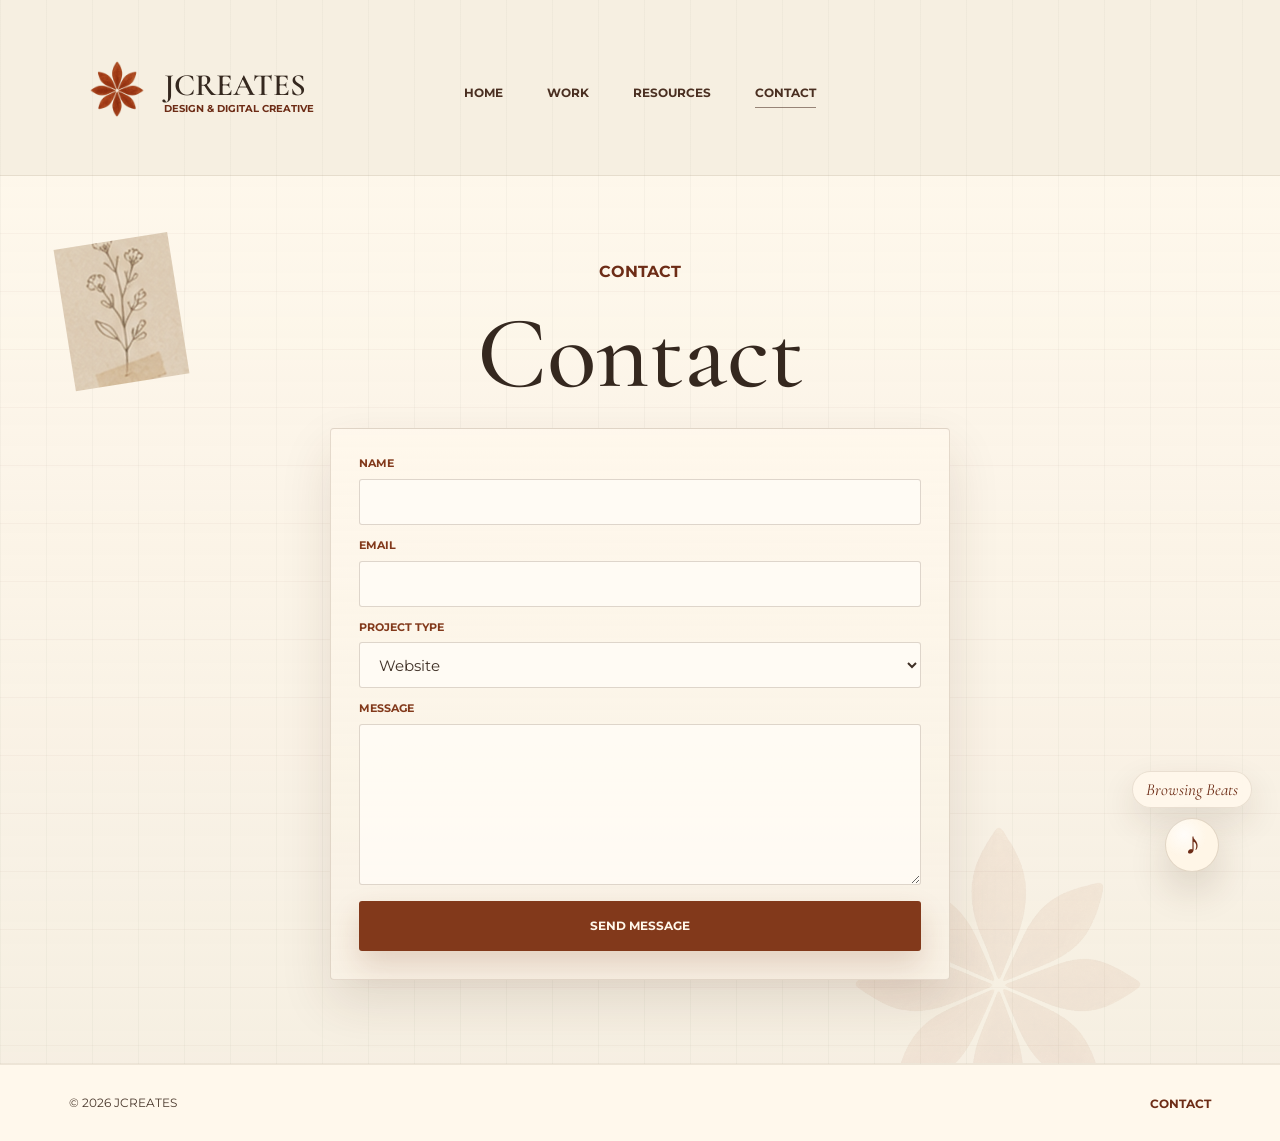
==== commit d4603328: "Add contact form and clean local routes" ====
--- a/contact.html
+++ b/contact.html
@@ -15,8 +15,8 @@
       rel="stylesheet"
     >
     <link rel="icon" type="image/png" sizes="256x256" href="assets/favicon.png?v=20260808-compact">
-    <link rel="stylesheet" href="styles.css?v=20260809-contact-v1">
-    <script src="script.js?v=20260611-work-page-v4" defer></script>
+    <link rel="stylesheet" href="styles.css?v=20260810-contact-form-v1">
+    <script src="script.js?v=20260810-contact-form-v1" defer></script>
   </head>
   <body class="contact-page">
     <header class="site-header" aria-label="Primary navigation">
@@ -42,7 +42,6 @@
         <a class="is-active" href="/contact" aria-current="page">Contact</a>
       </nav>
 
-      <a class="header-cta" href="mailto:hello@example.com?subject=Project%20inquiry%20for%20JCREATES">Email JCREATES</a>
     </header>
 
     <main>
@@ -50,37 +49,40 @@
         <img class="contact-botanical" src="assets/botanical-tape.png" alt="">
         <div class="contact-hero-copy">
           <p class="eyebrow">Contact</p>
-          <h1 id="contact-title">Let's create something meaningful.</h1>
-          <p>
-            Have a website, creative direction, or digital asset project in mind?
-            Send a note with the shape of what you need and where you are hoping to go.
-          </p>
-          <div class="contact-actions">
-            <a
-              class="button button-primary button-typewriter"
-              href="mailto:hello@example.com?subject=Project%20inquiry%20for%20JCREATES"
-              data-write-text="Start a project"
-            >
-              <span class="button-label">Start a project</span>
-              <span class="button-hover-text" aria-hidden="true">Start a project</span>
-            </a>
-          </div>
+          <h1 id="contact-title">Contact</h1>
         </div>
 
-        <div class="contact-details" aria-label="Contact details">
-          <div class="contact-detail">
-            <span>Email</span>
-            <a href="mailto:hello@example.com">hello@example.com</a>
+        <form class="contact-form" aria-label="Contact form" data-contact-form>
+          <div class="contact-field">
+            <label for="contact-name">Name</label>
+            <input id="contact-name" name="name" type="text" autocomplete="name" required>
           </div>
-          <div class="contact-detail">
-            <span>Project Fit</span>
-            <p>Websites, resources, and creative direction</p>
+
+          <div class="contact-field">
+            <label for="contact-email">Email</label>
+            <input id="contact-email" name="email" type="email" autocomplete="email" required>
           </div>
-          <div class="contact-detail">
-            <span>Availability</span>
-            <p>Now booking select projects</p>
+
+          <div class="contact-field">
+            <label for="contact-project">Project type</label>
+            <select id="contact-project" name="project">
+              <option value="website">Website</option>
+              <option value="creative-direction">Creative direction</option>
+              <option value="digital-assets">Digital assets</option>
+              <option value="other">Something else</option>
+            </select>
           </div>
-        </div>
+
+          <div class="contact-field">
+            <label for="contact-message">Message</label>
+            <textarea id="contact-message" name="message" rows="6" required></textarea>
+          </div>
+
+          <button class="contact-submit" type="submit">Send message</button>
+          <p class="contact-form-status" role="status" aria-live="polite" data-contact-feedback hidden>
+            Thanks. Your message details are ready.
+          </p>
+        </form>
       </section>
     </main>
 
--- a/styles.css
+++ b/styles.css
@@ -1649,11 +1649,11 @@
 .contact-hero {
   position: relative;
   display: grid;
-  grid-template-columns: minmax(0, 0.96fr) minmax(280px, 0.58fr);
-  gap: clamp(40px, 6vw, 92px);
-  align-items: center;
-  min-height: 500px;
-  padding: clamp(48px, 5.8vw, 84px) 6.6vw clamp(56px, 6vw, 86px);
+  grid-template-columns: minmax(0, 620px);
+  gap: 30px;
+  justify-content: center;
+  min-height: 0;
+  padding: clamp(54px, 6.5vw, 94px) 6.6vw clamp(62px, 6.5vw, 98px);
   overflow: hidden;
   background:
     linear-gradient(90deg, rgba(89, 97, 74, 0.045) 1px, transparent 1px),
@@ -1686,9 +1686,15 @@
 }
 
 .contact-hero-copy,
-.contact-details {
+.contact-form {
   position: relative;
   z-index: 1;
+}
+
+.contact-hero-copy {
+  display: grid;
+  justify-items: center;
+  text-align: center;
 }
 
 .contact-hero .eyebrow {
@@ -1697,10 +1703,11 @@
 }
 
 .contact-hero h1 {
-  max-width: 720px;
-  font-size: clamp(62px, 7vw, 104px);
+  max-width: none;
+  font-size: clamp(68px, 8vw, 116px);
   font-weight: 500;
   line-height: 0.88;
+  text-align: center;
 }
 
 .contact-hero-copy > p {
@@ -1711,38 +1718,27 @@
   line-height: 1.68;
 }
 
-.contact-actions {
-  display: flex;
-  flex-wrap: wrap;
-  gap: 18px 26px;
-  margin-top: 18px;
-}
-
-.contact-actions .button-primary {
-  min-height: 52px;
-  padding: 0 34px;
-}
-
-.contact-details {
+.contact-form {
   display: grid;
   align-self: center;
-  gap: 0;
-  padding: 14px 0;
-  border-top: 1px solid rgba(89, 97, 74, 0.24);
-  border-bottom: 1px solid rgba(89, 97, 74, 0.2);
-}
-
-.contact-detail {
-  padding: 18px 0;
-}
-
-.contact-detail + .contact-detail {
-  border-top: 1px solid rgba(89, 97, 74, 0.18);
-}
-
-.contact-detail span {
-  display: block;
-  margin-bottom: 8px;
+  gap: 14px;
+  width: 100%;
+  justify-self: stretch;
+  padding: 28px;
+  background:
+    linear-gradient(180deg, rgba(255, 248, 236, 0.92), rgba(246, 239, 226, 0.74)),
+    var(--linen);
+  border: 1px solid rgba(92, 63, 37, 0.16);
+  border-radius: 4px;
+  box-shadow: 0 22px 52px rgba(72, 43, 22, 0.12);
+}
+
+.contact-field {
+  display: grid;
+  gap: 8px;
+}
+
+.contact-field label {
   color: var(--clay);
   font-family: var(--sans);
   font-size: 11px;
@@ -1751,17 +1747,70 @@
   text-transform: uppercase;
 }
 
-.contact-detail a,
-.contact-detail p {
+.contact-field input,
+.contact-field select,
+.contact-field textarea {
+  width: 100%;
+  border: 1px solid rgba(92, 63, 37, 0.2);
+  border-radius: 3px;
+  color: #3f3026;
+  background: rgba(255, 252, 246, 0.84);
+  font-family: var(--sans);
+  font-size: 15px;
+  line-height: 1.45;
+}
+
+.contact-field input,
+.contact-field select {
+  min-height: 46px;
+  padding: 0 15px;
+}
+
+.contact-field textarea {
+  min-height: 112px;
+  padding: 14px 15px;
+  resize: vertical;
+}
+
+.contact-field input:focus,
+.contact-field select:focus,
+.contact-field textarea:focus {
+  border-color: rgba(130, 57, 27, 0.5);
+  outline: 2px solid rgba(130, 57, 27, 0.16);
+  outline-offset: 2px;
+}
+
+.contact-submit {
+  display: inline-flex;
+  align-items: center;
+  justify-content: center;
+  min-height: 50px;
+  margin-top: 2px;
+  border: 0;
+  border-radius: 3px;
+  color: #fff8eb;
+  background: var(--clay);
+  box-shadow: 0 14px 30px rgba(130, 57, 27, 0.18);
+  font-family: var(--sans);
+  font-size: 12px;
+  font-weight: 700;
+  line-height: 1.25;
+  text-transform: uppercase;
+  cursor: pointer;
+}
+
+.contact-submit:focus-visible {
+  outline: 2px solid rgba(130, 57, 27, 0.38);
+  outline-offset: 4px;
+}
+
+.contact-form-status {
   margin: 0;
-  color: #3f3026;
-  font-family: var(--serif);
-  font-size: clamp(22px, 2.1vw, 30px);
-  font-weight: 500;
-  line-height: 1.1;
-}
-
-.contact-detail a:focus-visible,
+  color: var(--olive);
+  font-size: 14px;
+  line-height: 1.5;
+}
+
 .footer-links a:focus-visible {
   outline: 2px solid rgba(130, 57, 27, 0.38);
   outline-offset: 4px;
@@ -2344,13 +2393,11 @@
   }
 
   .contact-hero {
-    grid-template-columns: 1fr;
-    min-height: 0;
-  }
-
-  .contact-details {
-    max-width: 720px;
-    width: 100%;
+    grid-template-columns: minmax(0, 620px);
+  }
+
+  .contact-form {
+    max-width: none;
   }
 }
 
@@ -2606,18 +2653,14 @@
     font-size: 15px;
   }
 
-  .contact-actions .button-primary {
+  .contact-form {
+    gap: 14px;
+    padding: 24px 20px;
+  }
+
+  .contact-submit {
     width: 100%;
-    min-height: 56px;
-  }
-
-  .contact-detail {
-    padding: 18px 0;
-  }
-
-  .contact-detail a,
-  .contact-detail p {
-    font-size: 24px;
+    min-height: 50px;
   }
 
   .work-archive-section {
